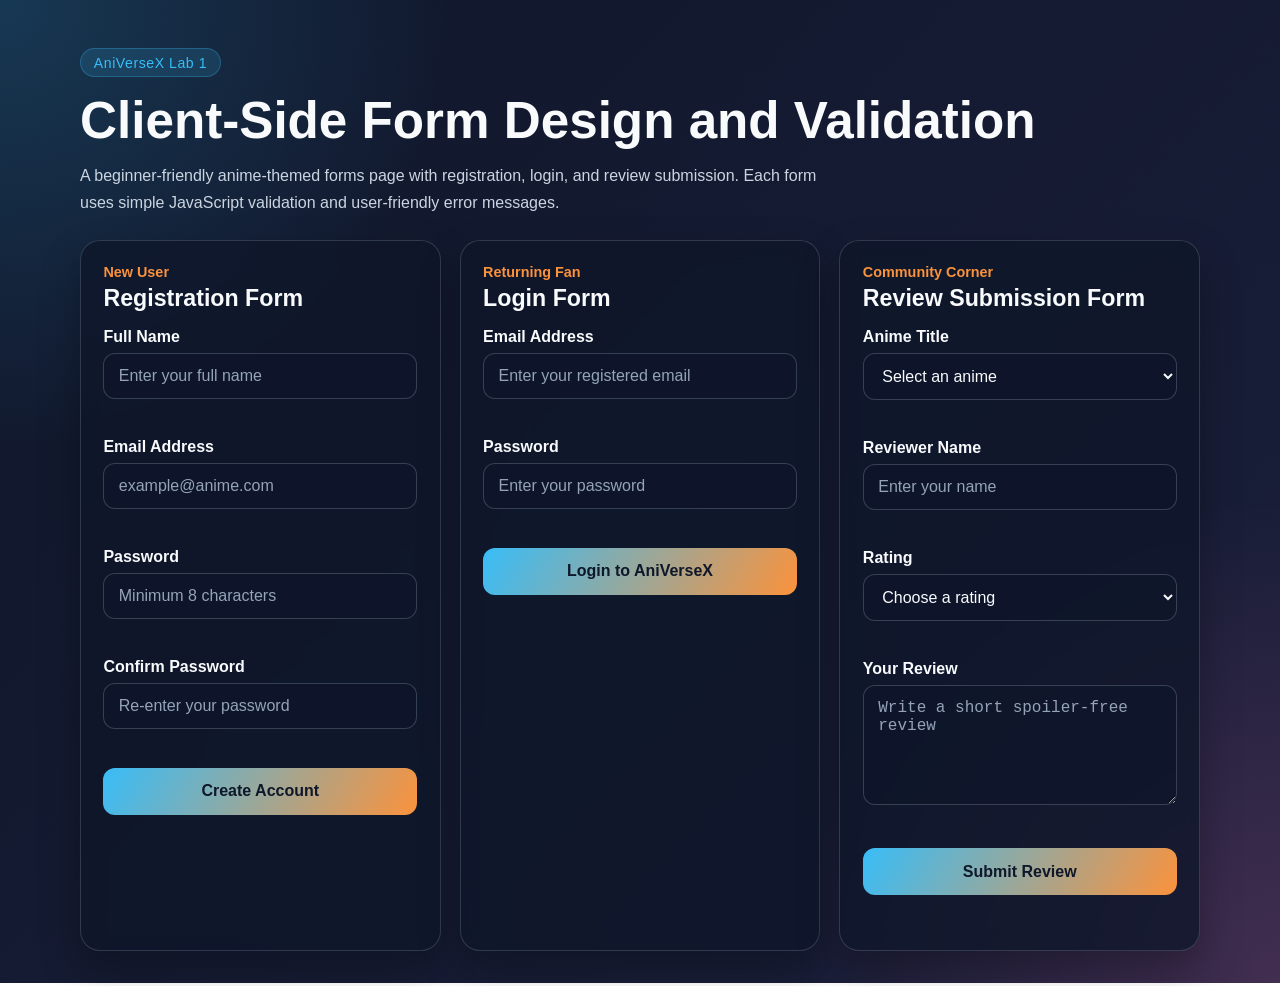
==== AniVerseX/labs/lab-01-client-side-form-design-and-validation/app/index.html @ e51dd75d "Improve Lab 1 client-side form design and validation for AniVerseX" ====
<!DOCTYPE html>
<html lang="en">
<head>
  <meta charset="UTF-8">
  <meta name="viewport" content="width=device-width, initial-scale=1.0">
  <title>AniVerseX Lab 1 - Form Design and Validation</title>
  <link rel="stylesheet" href="style.css">
</head>
<body>
  <div class="page-glow" aria-hidden="true"></div>

  <header class="hero container">
    <p class="eyebrow">AniVerseX Lab 1</p>
    <h1>Client-Side Form Design and Validation</h1>
    <p class="hero-text">
      A beginner-friendly anime-themed forms page with registration, login, and review submission.
      Each form uses simple JavaScript validation and user-friendly error messages.
    </p>
  </header>

  <main class="container forms-layout">
    <section class="form-card">
      <div class="card-head">
        <p class="card-tag">New User</p>
        <h2>Registration Form</h2>
      </div>

      <form id="registrationForm" novalidate>
        <div class="field-group" id="registerNameGroup">
          <label for="registerName">Full Name</label>
          <input type="text" id="registerName" name="registerName" placeholder="Enter your full name">
          <p class="error-text" id="registerNameError"></p>
        </div>

        <div class="field-group" id="registerEmailGroup">
          <label for="registerEmail">Email Address</label>
          <input type="email" id="registerEmail" name="registerEmail" placeholder="example@anime.com">
          <p class="error-text" id="registerEmailError"></p>
        </div>

        <div class="field-group" id="registerPasswordGroup">
          <label for="registerPassword">Password</label>
          <input type="password" id="registerPassword" name="registerPassword" placeholder="Minimum 8 characters">
          <p class="error-text" id="registerPasswordError"></p>
        </div>

        <div class="field-group" id="registerConfirmPasswordGroup">
          <label for="registerConfirmPassword">Confirm Password</label>
          <input type="password" id="registerConfirmPassword" name="registerConfirmPassword" placeholder="Re-enter your password">
          <p class="error-text" id="registerConfirmPasswordError"></p>
        </div>

        <button type="submit" class="primary-btn">Create Account</button>
        <p class="form-message" id="registrationMessage"></p>
      </form>
    </section>

    <section class="form-card">
      <div class="card-head">
        <p class="card-tag">Returning Fan</p>
        <h2>Login Form</h2>
      </div>

      <form id="loginForm" novalidate>
        <div class="field-group" id="loginEmailGroup">
          <label for="loginEmail">Email Address</label>
          <input type="email" id="loginEmail" name="loginEmail" placeholder="Enter your registered email">
          <p class="error-text" id="loginEmailError"></p>
        </div>

        <div class="field-group" id="loginPasswordGroup">
          <label for="loginPassword">Password</label>
          <input type="password" id="loginPassword" name="loginPassword" placeholder="Enter your password">
          <p class="error-text" id="loginPasswordError"></p>
        </div>

        <button type="submit" class="primary-btn">Login to AniVerseX</button>
        <p class="form-message" id="loginMessage"></p>
      </form>
    </section>

    <section class="form-card review-card">
      <div class="card-head">
        <p class="card-tag">Community Corner</p>
        <h2>Review Submission Form</h2>
      </div>

      <form id="reviewForm" novalidate>
        <div class="field-group" id="animeTitleGroup">
          <label for="animeTitle">Anime Title</label>
          <select id="animeTitle" name="animeTitle">
            <option value="">Select an anime</option>
            <option value="Attack on Titan">Attack on Titan</option>
            <option value="Demon Slayer">Demon Slayer</option>
            <option value="Jujutsu Kaisen">Jujutsu Kaisen</option>
            <option value="Naruto">Naruto</option>
            <option value="One Piece">One Piece</option>
          </select>
          <p class="error-text" id="animeTitleError"></p>
        </div>

        <div class="field-group" id="reviewerNameGroup">
          <label for="reviewerName">Reviewer Name</label>
          <input type="text" id="reviewerName" name="reviewerName" placeholder="Enter your name">
          <p class="error-text" id="reviewerNameError"></p>
        </div>

        <div class="field-group" id="ratingGroup">
          <label for="rating">Rating</label>
          <select id="rating" name="rating">
            <option value="">Choose a rating</option>
            <option value="1">1 - Poor</option>
            <option value="2">2 - Fair</option>
            <option value="3">3 - Good</option>
            <option value="4">4 - Very Good</option>
            <option value="5">5 - Excellent</option>
          </select>
          <p class="error-text" id="ratingError"></p>
        </div>

        <div class="field-group" id="reviewTextGroup">
          <label for="reviewText">Your Review</label>
          <textarea id="reviewText" name="reviewText" rows="5" placeholder="Write a short spoiler-free review"></textarea>
          <p class="error-text" id="reviewTextError"></p>
        </div>

        <button type="submit" class="primary-btn">Submit Review</button>
        <p class="form-message" id="reviewMessage"></p>
      </form>
    </section>
  </main>

  <script src="script.js"></script>
</body>
</html>
---- AniVerseX/labs/lab-01-client-side-form-design-and-validation/app/style.css ----
:root {
  --bg-dark: #0f172a;
  --bg-deep: #1b1f3b;
  --card-bg: rgba(15, 23, 42, 0.78);
  --card-border: rgba(148, 163, 184, 0.25);
  --text-main: #f8fafc;
  --text-soft: #cbd5e1;
  --accent-cyan: #38bdf8;
  --accent-orange: #fb923c;
  --accent-pink: #f472b6;
  --success: #22c55e;
  --error: #f87171;
}

* {
  box-sizing: border-box;
}

body {
  margin: 0;
  min-height: 100vh;
  font-family: "Segoe UI", Tahoma, Geneva, Verdana, sans-serif;
  color: var(--text-main);
  background:
    radial-gradient(circle at top left, rgba(56, 189, 248, 0.2), transparent 28%),
    radial-gradient(circle at bottom right, rgba(244, 114, 182, 0.18), transparent 30%),
    linear-gradient(135deg, var(--bg-dark), var(--bg-deep));
}

.page-glow {
  position: fixed;
  inset: 0;
  background-image: radial-gradient(rgba(255, 255, 255, 0.08) 1px, transparent 1px);
  background-size: 32px 32px;
  opacity: 0.22;
  pointer-events: none;
}

.container {
  width: min(1120px, 92%);
  margin: 0 auto;
}

.hero {
  position: relative;
  padding: 3rem 0 1.5rem;
}

.eyebrow {
  display: inline-block;
  margin: 0 0 0.85rem;
  padding: 0.35rem 0.8rem;
  border-radius: 999px;
  background: rgba(56, 189, 248, 0.14);
  border: 1px solid rgba(56, 189, 248, 0.28);
  color: var(--accent-cyan);
  font-size: 0.88rem;
  letter-spacing: 0.04em;
}

h1 {
  margin: 0 0 0.75rem;
  font-size: clamp(2rem, 4vw, 3.25rem);
}

.hero-text {
  max-width: 760px;
  margin: 0;
  color: var(--text-soft);
  line-height: 1.7;
}

.forms-layout {
  display: grid;
  grid-template-columns: repeat(3, 1fr);
  gap: 1.2rem;
  padding-bottom: 2rem;
}

.form-card {
  position: relative;
  padding: 1.4rem;
  background: var(--card-bg);
  border: 1px solid var(--card-border);
  border-radius: 20px;
  backdrop-filter: blur(10px);
  box-shadow: 0 18px 40px rgba(0, 0, 0, 0.28);
}

.review-card {
  grid-column: span 1;
}

.card-head {
  margin-bottom: 1rem;
}

.card-tag {
  margin: 0 0 0.35rem;
  color: var(--accent-orange);
  font-size: 0.9rem;
  font-weight: 600;
}

h2 {
  margin: 0;
  font-size: 1.45rem;
}

.field-group {
  margin-bottom: 1rem;
}

label {
  display: block;
  margin-bottom: 0.45rem;
  font-weight: 600;
  color: var(--text-main);
}

input,
select,
textarea {
  width: 100%;
  padding: 0.8rem 0.9rem;
  border: 1px solid rgba(148, 163, 184, 0.3);
  border-radius: 12px;
  background: rgba(15, 23, 42, 0.72);
  color: var(--text-main);
  font-size: 1rem;
  transition: border-color 0.2s ease, box-shadow 0.2s ease;
}

input::placeholder,
textarea::placeholder {
  color: #94a3b8;
}

input:focus,
select:focus,
textarea:focus {
  outline: none;
  border-color: var(--accent-cyan);
  box-shadow: 0 0 0 3px rgba(56, 189, 248, 0.15);
}

textarea {
  resize: vertical;
  min-height: 120px;
}

.field-group.error input,
.field-group.error select,
.field-group.error textarea {
  border-color: var(--error);
  box-shadow: 0 0 0 3px rgba(248, 113, 113, 0.12);
}

.field-group.success input,
.field-group.success select,
.field-group.success textarea {
  border-color: var(--success);
}

.error-text {
  min-height: 1.1rem;
  margin: 0.35rem 0 0;
  color: var(--error);
  font-size: 0.88rem;
}

.primary-btn {
  width: 100%;
  border: none;
  border-radius: 12px;
  padding: 0.9rem 1rem;
  background: linear-gradient(120deg, var(--accent-cyan), var(--accent-orange));
  color: #0f172a;
  font-size: 1rem;
  font-weight: 700;
  cursor: pointer;
  transition: transform 0.2s ease, box-shadow 0.2s ease;
}

.primary-btn:hover {
  transform: translateY(-2px);
  box-shadow: 0 14px 24px rgba(56, 189, 248, 0.18);
}

.form-message {
  min-height: 1.2rem;
  margin: 0.85rem 0 0;
  font-size: 0.92rem;
  font-weight: 600;
}

.form-message.success {
  color: var(--success);
}

.form-message.error {
  color: var(--error);
}

@media (max-width: 960px) {
  .forms-layout {
    grid-template-columns: 1fr;
  }
}
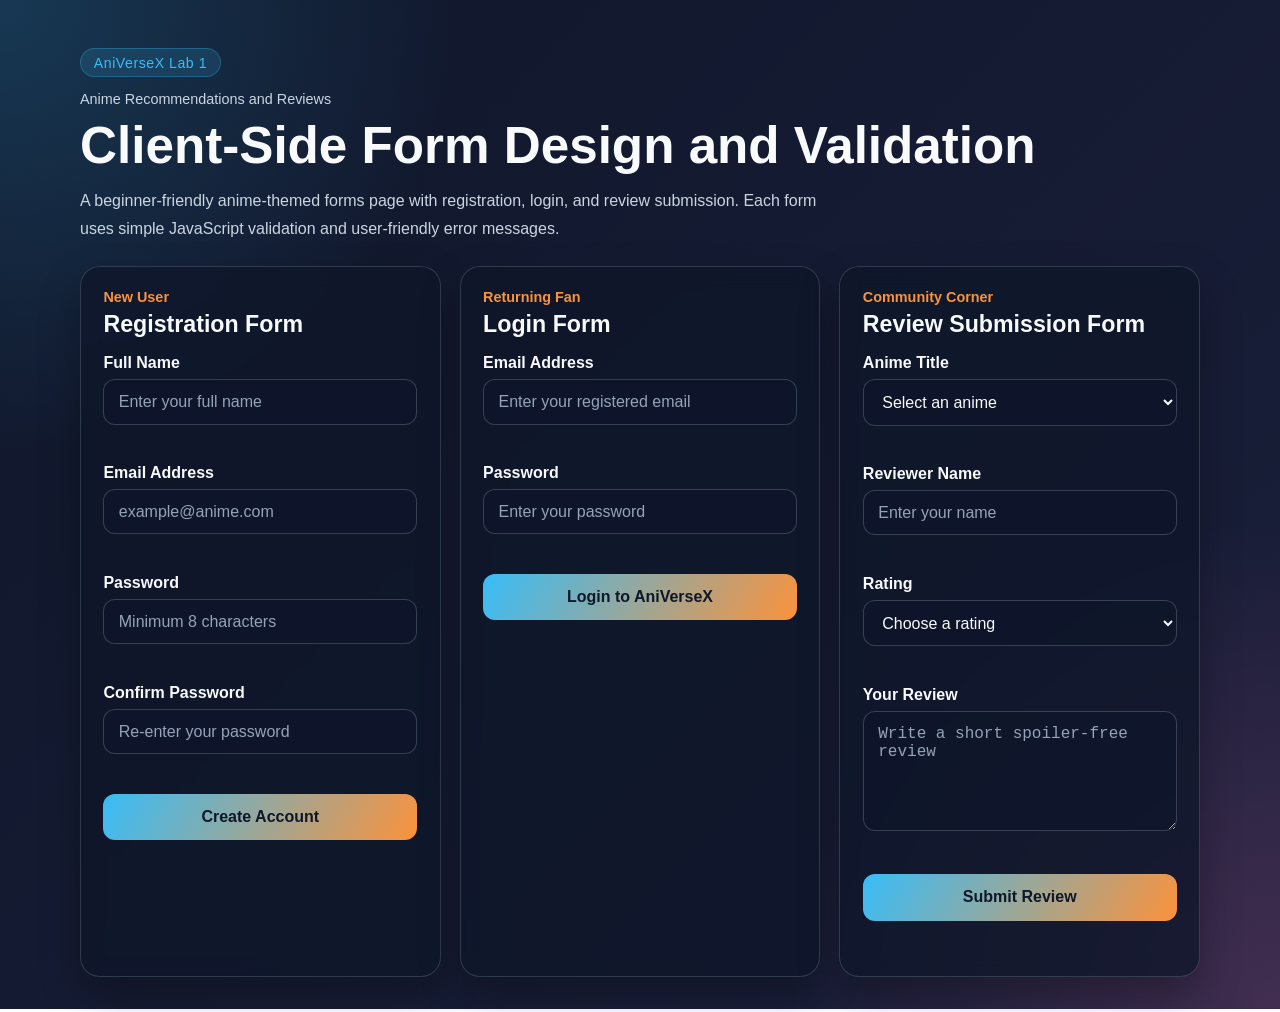
==== commit f7da2ff6: "Fix lab headers and react images" ====
--- a/AniVerseX/labs/lab-01-client-side-form-design-and-validation/app/index.html
+++ b/AniVerseX/labs/lab-01-client-side-form-design-and-validation/app/index.html
@@ -10,7 +10,10 @@
   <div class="page-glow" aria-hidden="true"></div>
 
   <header class="hero container">
-    <p class="eyebrow">AniVerseX Lab 1</p>
+    <div class="corner-meta">
+      <p class="eyebrow">AniVerseX Lab 1</p>
+      <p class="project-tag">Anime Recommendations and Reviews</p>
+    </div>
     <h1>Client-Side Form Design and Validation</h1>
     <p class="hero-text">
       A beginner-friendly anime-themed forms page with registration, login, and review submission.
--- a/AniVerseX/labs/lab-01-client-side-form-design-and-validation/app/style.css
+++ b/AniVerseX/labs/lab-01-client-side-form-design-and-validation/app/style.css
@@ -58,6 +58,16 @@
   letter-spacing: 0.04em;
 }
 
+.corner-meta {
+  margin-bottom: 0.6rem;
+}
+
+.project-tag {
+  margin: 0;
+  color: var(--text-soft);
+  font-size: 0.9rem;
+}
+
 h1 {
   margin: 0 0 0.75rem;
   font-size: clamp(2rem, 4vw, 3.25rem);
